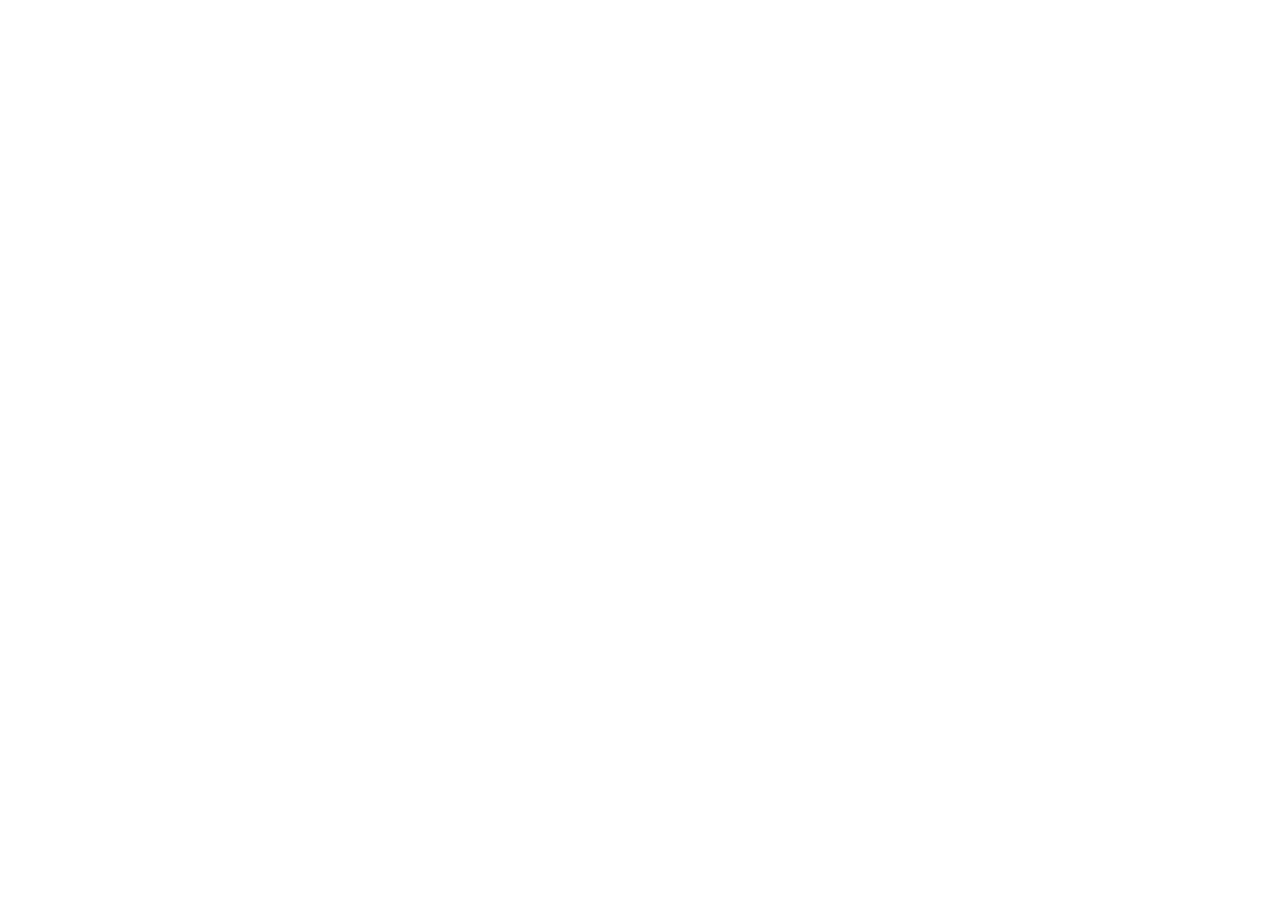
==== login.html @ 43fb863a "feature/sprint mission 1" ====
<!DOCTYPE html>
<html lang="ko">
  <head>
    <meta charset="UTF-8">
    <meta name="viewport" content="width=device-width, initial-scale=1.0">
    <title>판다마켓</title>
  </head>
  <body>
    
  </body>
</html>
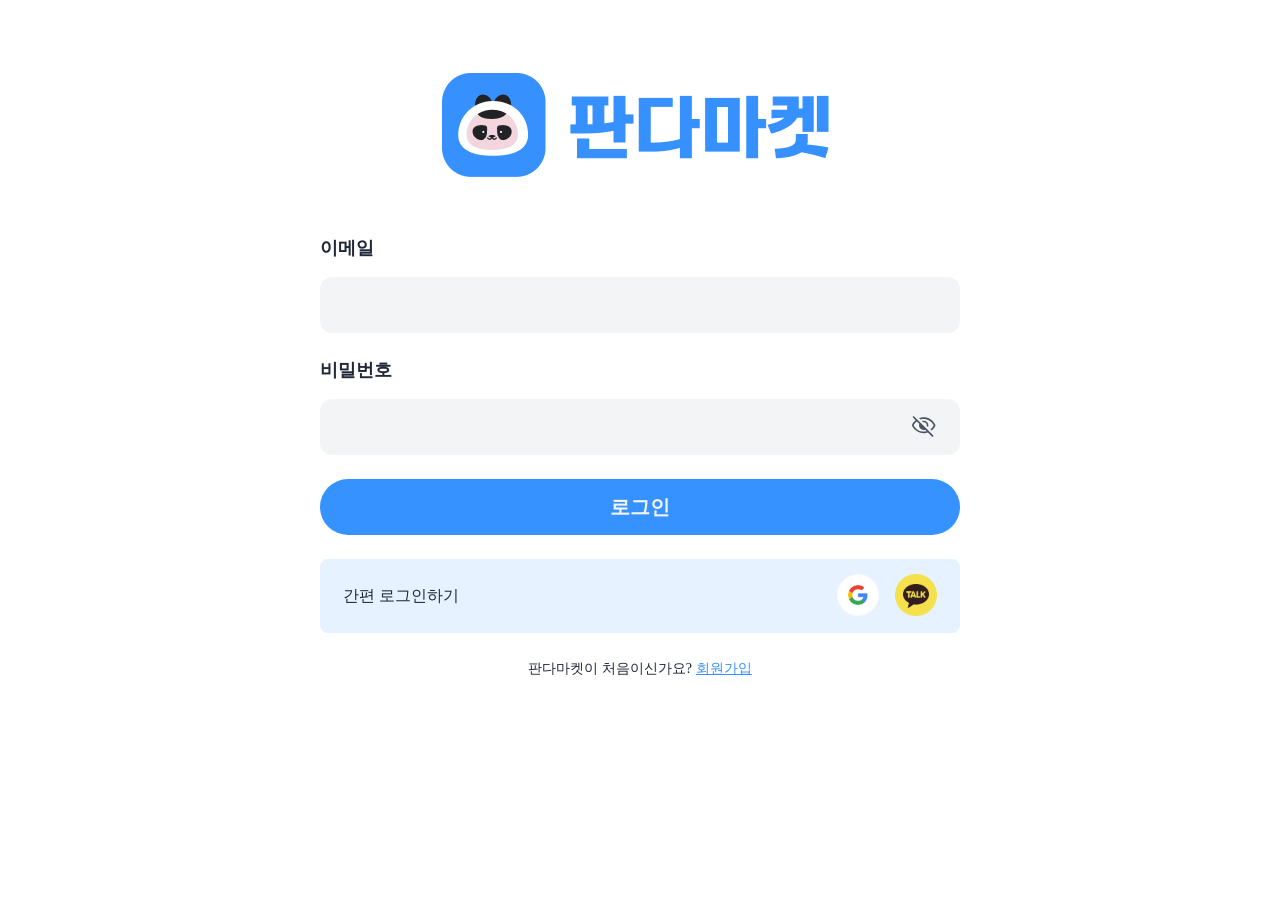
==== commit b6b4c58a: "feature: 로그인 페이지 구현" ====
--- a/login.html
+++ b/login.html
@@ -4,8 +4,48 @@
     <meta charset="UTF-8">
     <meta name="viewport" content="width=device-width, initial-scale=1.0">
     <title>판다마켓</title>
+    <link rel="stylesheet" href="./css/reset.css">
+    <link rel="stylesheet" href="./css/main.css">
+    <link rel="stylesheet" href="./css/login.css">
   </head>
   <body>
-    
+    <header>
+      <a class="home-button" href="/">
+        <img class="header-logo" src="./img/Img_logo_lg.png" alt="판다마켓 로고">
+      </a>
+    </header>
+    <main class="main">
+      <form class="main-form">
+        <div class="input">
+          <label for="login-email">이메일</label>
+          <input id="login-email" name="email" type="email">
+        </div>
+        <div class="input">
+          <label for="login-password">비밀번호</label>
+          <div class="login-password-content">
+            <input id="login-password" name="password" type="password">
+            <img class="visibility-button" src="./img/ic_visibility_off.svg" alt="비밀번호 숨김/보기 버튼">
+          </div>
+        </div>
+        <button class="login-button" type="submit">
+          로그인
+        </button>
+      </form>
+      <div class="social-login">
+        <span>간편 로그인하기</span>
+        <div class="social-login-buttons">
+          <a class="social-login-button" href="https://www.google.com/">
+            <img class="social-image" src="./img/google_icon_lg.png" alt="구글 로그인 버튼">
+          </a>
+          <a class="social-login-button" href="https://www.kakaocorp.com/page/">
+            <img class="social-image" src="./img/kakao_icon_lg.png" alt="카카오 로그인 버튼">
+          </a>
+        </div>
+      </div>
+      <div class="signup">
+        <span class="signup-script">판다마켓이 처음이신가요?</span>
+        <a class="signup-button" href="./signup.html">회원가입</a>
+      </div>
+    </main>
   </body>
 </html>
--- a/css/main.css
+++ b/css/main.css
@@ -0,0 +1,58 @@
+:root {
+  --primary-50: #E6F2FF;
+  --primary-100: #3692ff;
+  --primary-200: #1967d6;
+  --primary-300: #1251aa;
+
+  --error: #f74747;
+  --white: #ffffff;
+  --black: #000000;
+
+  --bg-blue: #cfe5ff;
+  --bg-gray: #fcfcfc;
+
+  --secondary-50: #f9fafb;
+  --secondary-100: #f3f4f6;
+  --secondary-200: #e5e7eb;
+  --secondary-400: #9ca3af;
+  --secondary-500: #6b7280;
+  --secondary-600: #4b5563;
+  --secondary-700: #374151;
+  --secondary-800: #1f2937;
+  --secondary-900: #111827;
+
+  
+  --text-md-regular: 400 14px/24px "Pretendard";
+  --text-md-medium: 500 14px/24px "Pretendard";
+  --text-md-semibold: 600 14px/24px "Pretendard";
+  --text-md-bold: 700 14px/24px "Pretendard";
+  --text-lg-regular: 400 16px/26px "Pretendard";
+  --text-lg-medium: 500 16px/26px "Pretendard";  
+  --text-lg-semibold: 600 16px/26px "Pretendard";
+  --text-lg-bold: 700 16px/26px "Pretendard";
+  --text-2lg-regular: 400 18px/26px "Pretendard";
+  --text-2lg-medium: 500 18px/26px "Pretendard";  
+  --text-2lg-semibold: 600 18px/26px "Pretendard";
+  --text-2lg-bold: 700 18px/26px "Pretendard";
+  --text-xl-regular: 400 20px/32px "Pretendard";
+  --text-xl-medium: 500 20px/32px "Pretendard";  
+  --text-xl-semibold: 600 20px/32px "Pretendard";
+  --text-xl-bold: 700 20px/32px "Pretendard";
+  --text-2xl-regular: 400 24px/32px "Pretendard";
+  --text-2xl-medium: 500 24px/32px "Pretendard";  
+  --text-2xl-semibold: 600 24px/32px "Pretendard";
+  --text-2xl-bold: 700 24px/32px "Pretendard";
+  --text-4xl-bold: 700 40px/56px "Pretendard"
+}
+
+body {
+  font-family: "Pretendard", sans-serif;
+}
+
+a {
+  text-decoration: none;
+}
+
+*{
+  box-sizing: border-box;
+}
--- a/css/login.css
+++ b/css/login.css
@@ -0,0 +1,114 @@
+body {
+  display: flex;
+  flex-direction: column;
+  justify-content: center;
+  align-items: center;
+  padding-top: 60px;
+}
+
+.header-logo {
+  width: 396px;
+  height: 132px;
+}
+
+main {
+  display: flex;
+  flex-direction: column;
+  margin-top: 40px;
+  gap: 24px;
+  width: 640px;
+}
+
+.main-form {
+  display: flex;
+  flex-direction: column;
+  gap: 24px;
+  width: 100%;
+}
+
+.input {
+  display: flex;
+  flex-direction: column;
+  gap: 16px;
+  width: 100%;
+}
+
+.input > label {
+  font: var(--text-2lg-bold);
+  color: var(--secondary-800);
+}
+
+#login-email,
+#login-password {
+  height: 56px;
+  width: 100%;
+  padding: 16px 24px;
+  border: none;
+  border-radius: 12px;
+  background-color: var(--secondary-100);
+  font: var(--text-lg-regular);
+  color: var(--secondary-800);
+}
+
+.login-password-content {
+  position: relative;
+}
+
+.visibility-button {
+  position: absolute;
+  top: 16px;
+  right: 24px;
+  width: 24px;
+  height: 24px;
+}
+
+.login-button {
+  height: 56px;
+  border: none;
+  border-radius: 40px;
+  background-color: var(--primary-100);
+  font: var(--text-xl-semibold);
+  color: var(--secondary-100);
+}
+
+.social-login {
+  display: flex;
+  justify-content: space-between;
+  align-items: center;
+  height: 74px;
+  padding: 16px 23px;
+  border-radius: 8px;
+  background-color: var(--primary-50);
+}
+
+.social-login > span {
+  font: var(--text-lg-medium);
+  color: var(--secondary-800);
+}
+
+.social-login-buttons {
+  display: flex;
+  gap: 16px;
+}
+
+.social-image {
+  width: 42px;
+  height: 42px;
+}
+
+.signup {
+  display: flex;
+  justify-content: center;
+  gap: 4px;
+}
+
+.signup-script {
+  font: var(--text-md-medium);
+  color: var(--secondary-800);
+}
+
+.signup-button {
+  font: var(--text-md-medium);
+  color: var(--primary-100);
+  text-decoration: underline;
+}
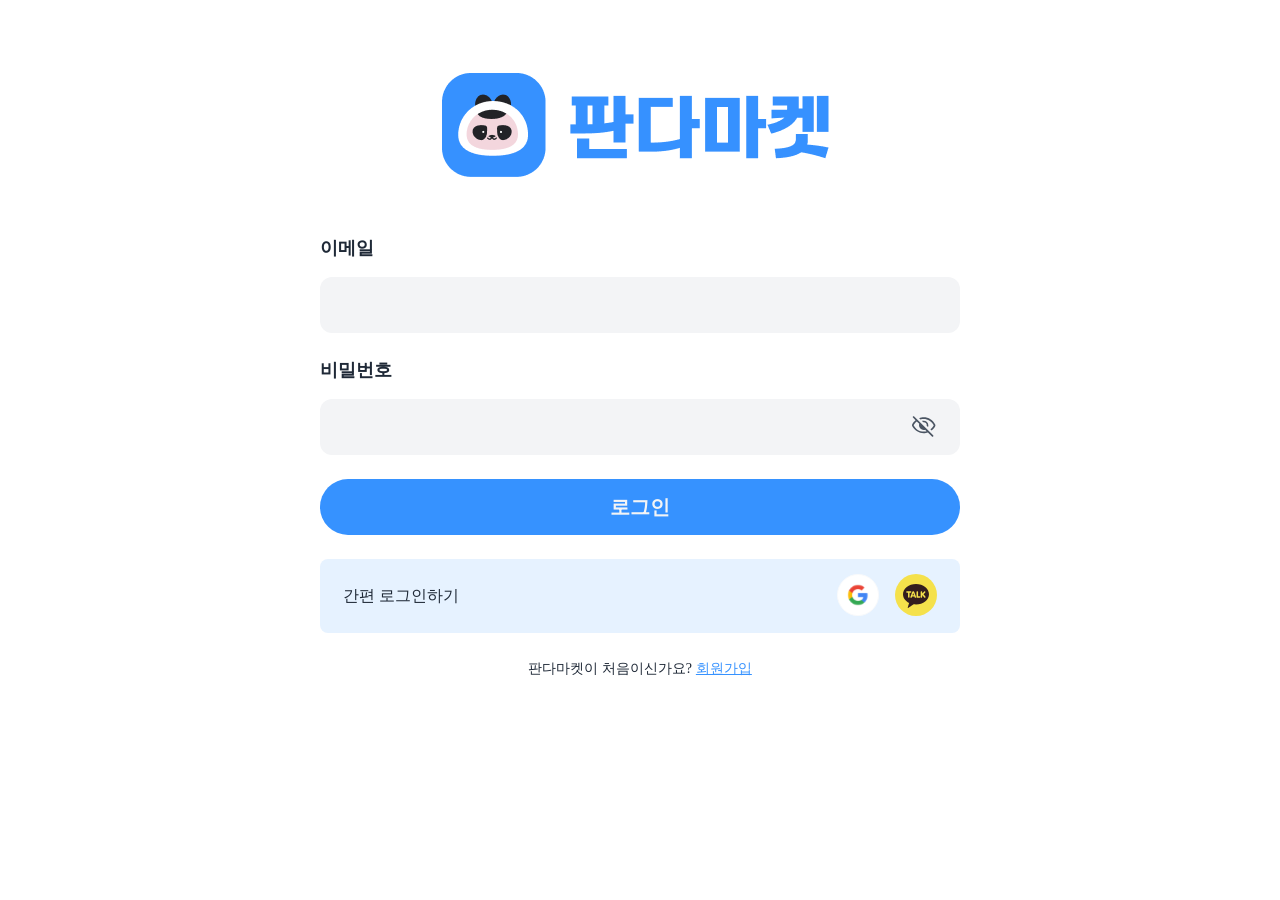
==== commit 834aee07: "refactor(mentor): 소셜 로그인 이미지 svg 파일로 변경" ====
--- a/login.html
+++ b/login.html
@@ -35,10 +35,10 @@
         <span>간편 로그인하기</span>
         <div class="social-login-buttons">
           <a class="social-login-button" href="https://www.google.com/">
-            <img class="social-image" src="./img/google_icon_lg.png" alt="구글 로그인 버튼">
+            <img class="social-image" src="./img/ic_google.svg" alt="구글 로그인 버튼">
           </a>
           <a class="social-login-button" href="https://www.kakaocorp.com/page/">
-            <img class="social-image" src="./img/kakao_icon_lg.png" alt="카카오 로그인 버튼">
+            <img class="social-image" src="./img/ic_kakao.svg" alt="카카오 로그인 버튼">
           </a>
         </div>
       </div>
--- a/css/login.css
+++ b/css/login.css
@@ -3,7 +3,7 @@
   flex-direction: column;
   justify-content: center;
   align-items: center;
-  padding-top: 60px;
+  padding: 60px 0;
 }
 
 .header-logo {
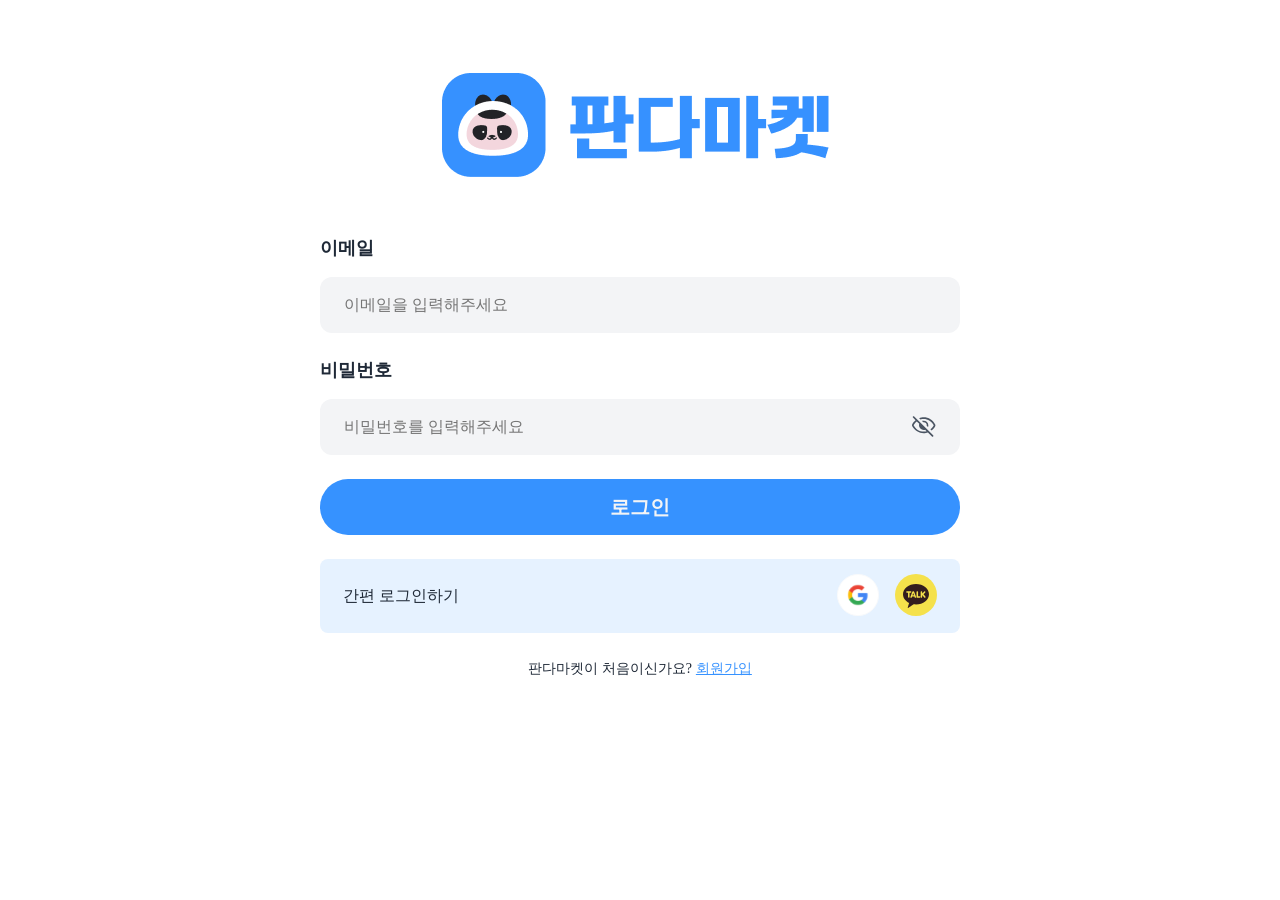
==== commit 4b2547a7: "refactor: input의 placeholder 추가" ====
--- a/login.html
+++ b/login.html
@@ -18,12 +18,24 @@
       <form class="main-form">
         <div class="input">
           <label for="login-email">이메일</label>
-          <input id="login-email" name="email" type="email">
+          <input 
+            id="login-email" 
+            name="email" 
+            type="email" 
+            placeholder="이메일을 입력해주세요" 
+            required
+          >
         </div>
         <div class="input">
           <label for="login-password">비밀번호</label>
           <div class="login-password-content">
-            <input id="login-password" name="password" type="password">
+            <input 
+              id="login-password" 
+              name="password" 
+              type="password" 
+              placeholder="비밀번호를 입력해주세요" 
+              required
+            >
             <img class="visibility-button" src="./img/ic_visibility_off.svg" alt="비밀번호 숨김/보기 버튼">
           </div>
         </div>
--- a/css/main.css
+++ b/css/main.css
@@ -42,6 +42,10 @@
   --text-2xl-medium: 500 24px/32px "Pretendard";  
   --text-2xl-semibold: 600 24px/32px "Pretendard";
   --text-2xl-bold: 700 24px/32px "Pretendard";
+  --text-3xl-regular: 400 32px/42px "Pretendard";
+  --text-3xl-medium: 500 32px/42px "Pretendard";  
+  --text-3xl-semibold: 600 32px/42px "Pretendard";
+  --text-3xl-bold: 700 32px/42px "Pretendard";
   --text-4xl-bold: 700 40px/56px "Pretendard"
 }
 
--- a/css/login.css
+++ b/css/login.css
@@ -111,4 +111,43 @@
   font: var(--text-md-medium);
   color: var(--primary-100);
   text-decoration: underline;
+}
+
+@media (min-width: 375px) and (max-width: 767px) {
+  body {
+    padding: 60px 16px;
+  }
+  .header-logo {
+    width: 198px;
+    height: 66px;
+  }
+
+  main {
+    margin-top: 24px;
+    gap: 24px;
+    max-width: 400px;
+    width: 100%;
+  }
+
+  .main-form {
+    gap: 16px;
+    width: 100%;
+  }
+
+  .input {
+    gap: 8px;
+  }
+
+  .input > label {
+    font: var(--text-md-bold);
+  }
+
+  .login-password-content {
+    position: relative;
+  }
+
+  .social-login {
+    height: 75px;
+    padding: 16px 24px;
+  }
 }
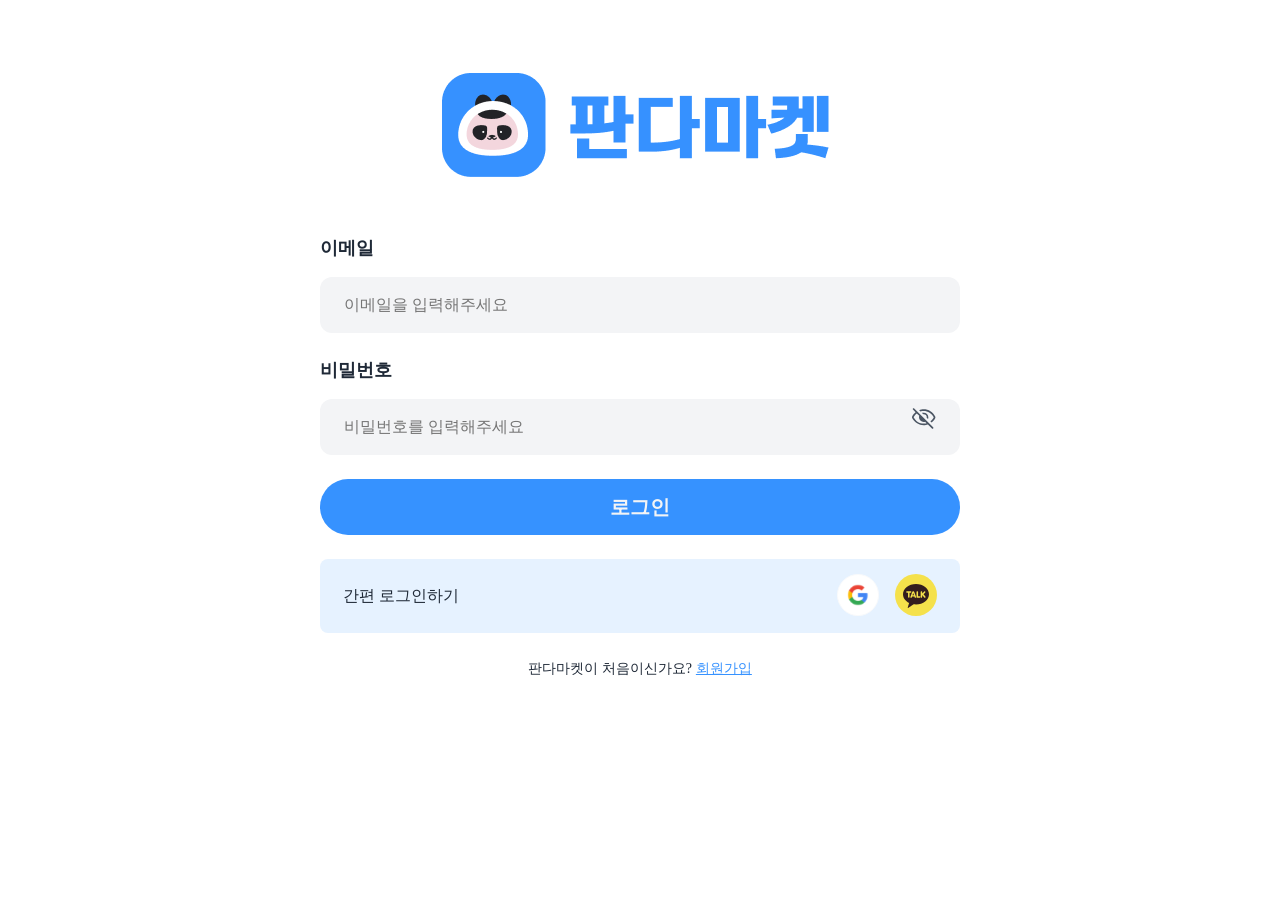
==== commit b598192f: "feature: 이메일 확인 함수 구현" ====
--- a/login.html
+++ b/login.html
@@ -20,17 +20,20 @@
           <label for="login-email">이메일</label>
           <input 
             id="login-email" 
+            class="input-main" 
             name="email" 
             type="email" 
             placeholder="이메일을 입력해주세요" 
             required
           >
+          <p class="error-message"></p>
         </div>
         <div class="input">
           <label for="login-password">비밀번호</label>
           <div class="login-password-content">
             <input 
               id="login-password" 
+              class="input-main" 
               name="password" 
               type="password" 
               placeholder="비밀번호를 입력해주세요" 
@@ -38,6 +41,7 @@
             >
             <img class="visibility-button" src="./img/ic_visibility_off.svg" alt="비밀번호 숨김/보기 버튼">
           </div>
+          <p class="error-message"></p>
         </div>
         <button class="login-button" type="submit">
           로그인
@@ -59,5 +63,6 @@
         <a class="signup-button" href="./signup.html">회원가입</a>
       </div>
     </main>
+    <script type="module" src="./js/login.js"></script>
   </body>
 </html>
--- a/css/login.css
+++ b/css/login.css
@@ -29,13 +29,28 @@
 .input {
   display: flex;
   flex-direction: column;
-  gap: 16px;
+  gap: 8px;
   width: 100%;
+}
+
+.input-main {
+  margin-top: 8px;
 }
 
 .input > label {
   font: var(--text-2lg-bold);
   color: var(--secondary-800);
+}
+
+p.wrong-input {
+  display: block;
+}
+
+.error-message {
+  display: none;
+  padding-left: 16px;
+  font: var(--text-md-semibold);
+  color: var(--error);
 }
 
 #login-email,
@@ -49,6 +64,11 @@
   font: var(--text-lg-regular);
   color: var(--secondary-800);
 }
+
+#login-email.wrong-input,
+#login-password.wrong-input {
+  border: 1px solid var(--error);
+} 
 
 .login-password-content {
   position: relative;
@@ -142,6 +162,10 @@
     font: var(--text-md-bold);
   }
 
+  .input-main {
+    margin-top: 0;
+  }
+
   .login-password-content {
     position: relative;
   }
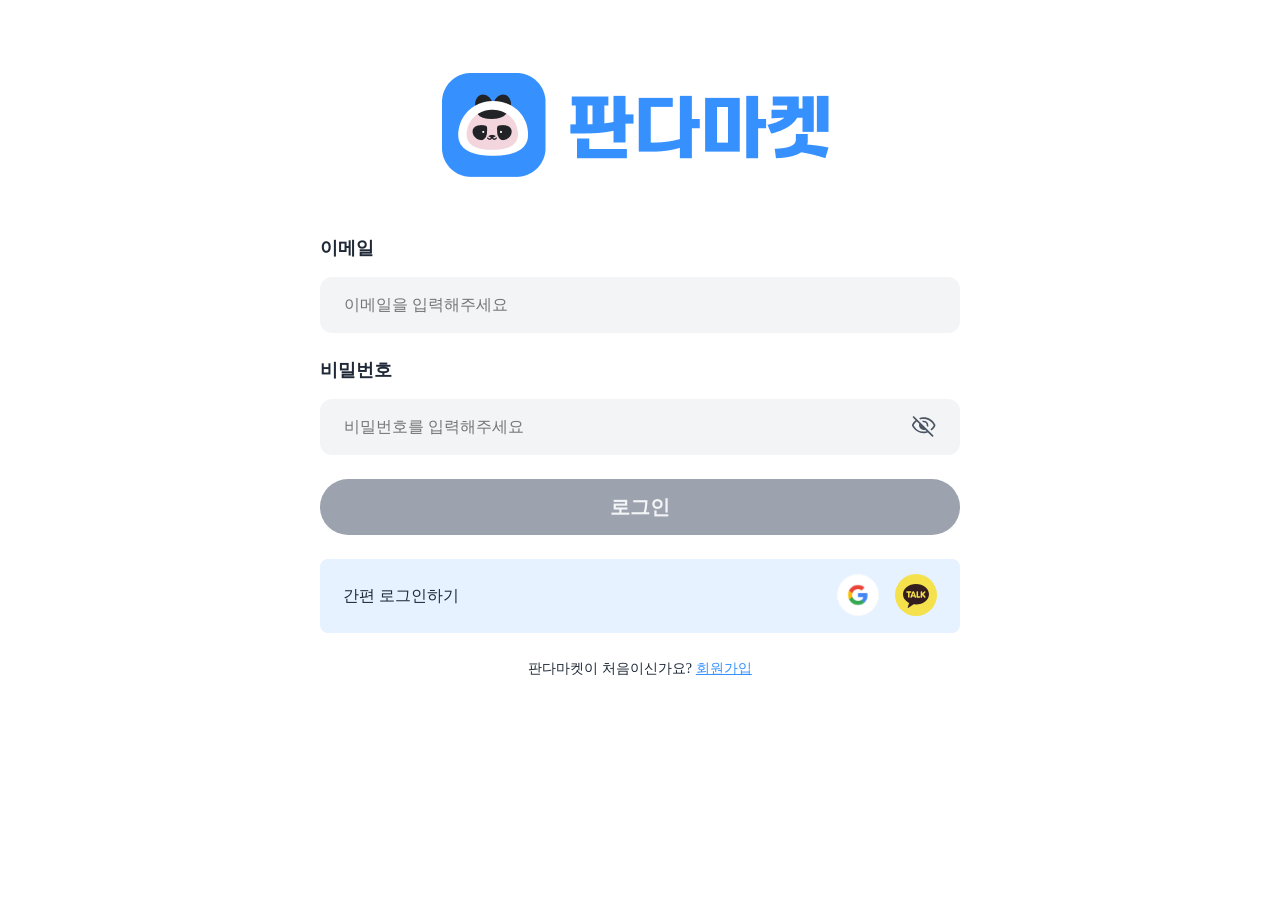
==== commit 1abc31f6: "feature: 로그인 버튼 활성화 함수 구현" ====
--- a/login.html
+++ b/login.html
@@ -43,7 +43,7 @@
           </div>
           <p class="error-message"></p>
         </div>
-        <button class="login-button" type="submit">
+        <button class="login-button" type="button" disabled>
           로그인
         </button>
       </form>
--- a/css/login.css
+++ b/css/login.css
@@ -76,10 +76,11 @@
 
 .visibility-button {
   position: absolute;
-  top: 16px;
+  top: 24px;
   right: 24px;
   width: 24px;
   height: 24px;
+  cursor: pointer;
 }
 
 .login-button {
@@ -89,6 +90,12 @@
   background-color: var(--primary-100);
   font: var(--text-xl-semibold);
   color: var(--secondary-100);
+  cursor: pointer;
+}
+
+.login-button:disabled {
+  background-color: var(--secondary-400);
+  cursor: default;
 }
 
 .social-login {
